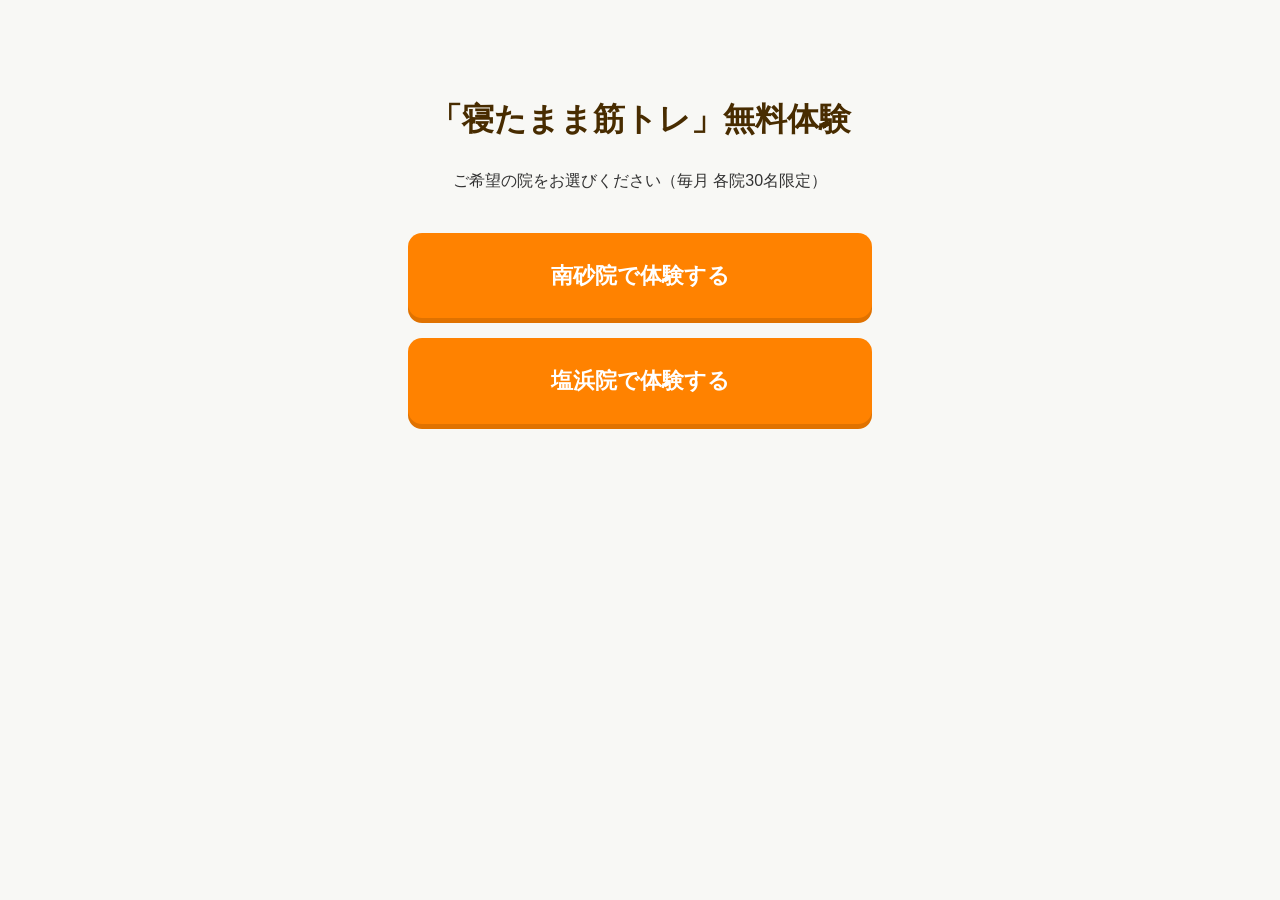
==== index.html @ 01399eaf "ルート院選択ページとREADMEを追加 Co-Authored-By: Claude Fable 5 <noreply@anthropic.com>" ====
<!DOCTYPE html>
<html lang="ja">
<head>
<meta charset="UTF-8"><meta name="viewport" content="width=device-width, initial-scale=1.0"><meta name="robots" content="noindex">
<title>寝たまま筋トレ 無料体験｜成竹鍼灸整骨院グループ</title>
<style>
body{font-family:"Hiragino Kaku Gothic ProN","Yu Gothic","Meiryo",sans-serif;background:#F8F8F5;color:#333;text-align:center;padding:60px 20px;line-height:1.9;}
h1{font-family:"Hiragino Mincho ProN",serif;color:#482C00;font-size:32px;margin-bottom:6px;}
p{margin-bottom:36px;}
a.btn{display:block;max-width:420px;margin:0 auto 20px;background:#FF8200;color:#fff;font-size:22px;font-weight:bold;text-decoration:none;padding:22px;border-radius:14px;box-shadow:0 5px 0 #e07200;}
</style>
</head>
<body>
<h1>「寝たまま筋トレ」無料体験</h1>
<p>ご希望の院をお選びください（毎月 各院30名限定）</p>
<a class="btn" href="./minamisuna/">南砂院で体験する</a>
<a class="btn" href="./shiohama/">塩浜院で体験する</a>
</body>
</html>
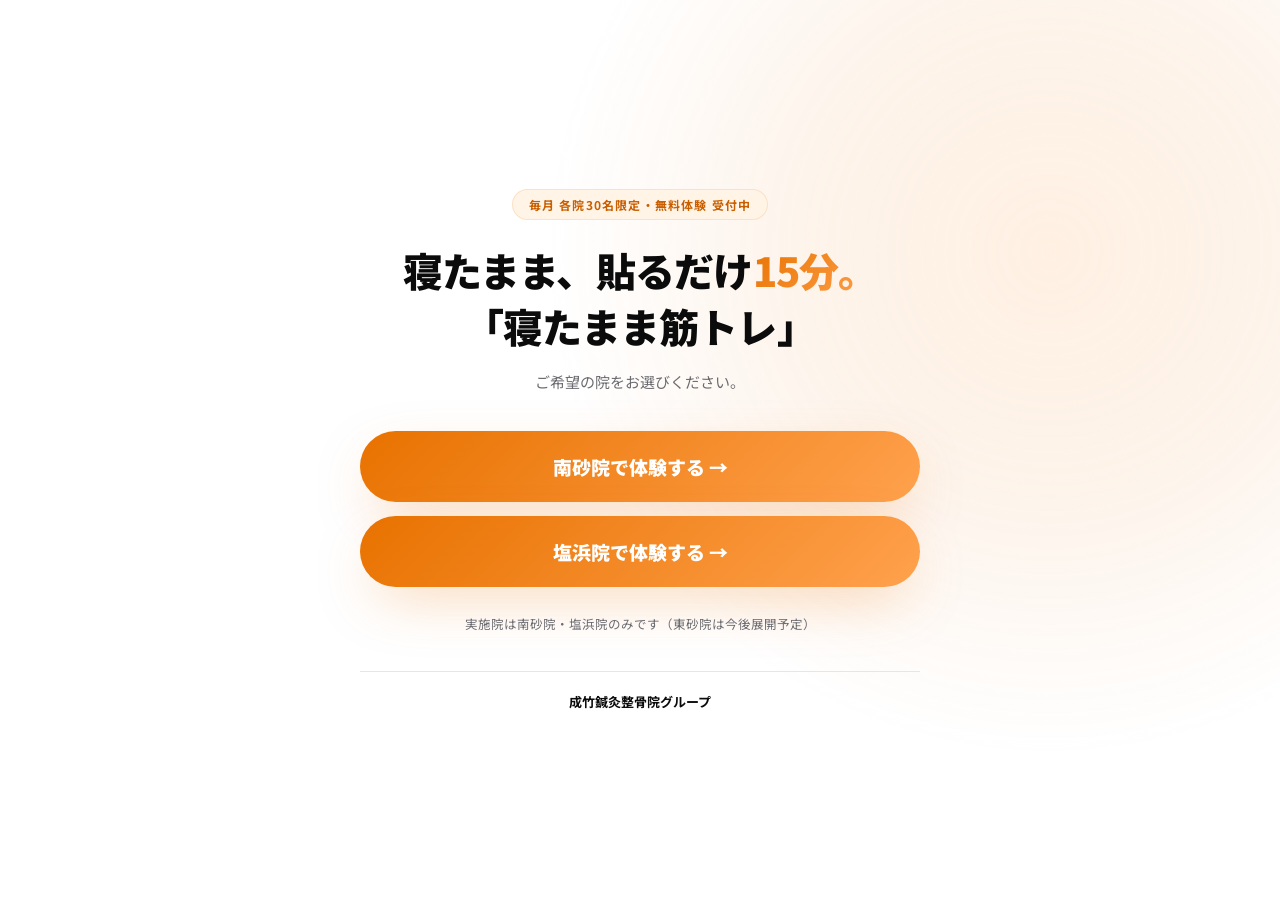
==== commit 709b41e5: "LP刷新: pro-lp-builder(Astro)版に置き換え（承認済みコピー・残数API・noindex維持） Co-Authored-By: Claude Fable 5 <noreply@a" ====
--- a/index.html
+++ b/index.html
@@ -1,19 +1,2 @@
-<!DOCTYPE html>
-<html lang="ja">
-<head>
-<meta charset="UTF-8"><meta name="viewport" content="width=device-width, initial-scale=1.0"><meta name="robots" content="noindex">
-<title>寝たまま筋トレ 無料体験｜成竹鍼灸整骨院グループ</title>
-<style>
-body{font-family:"Hiragino Kaku Gothic ProN","Yu Gothic","Meiryo",sans-serif;background:#F8F8F5;color:#333;text-align:center;padding:60px 20px;line-height:1.9;}
-h1{font-family:"Hiragino Mincho ProN",serif;color:#482C00;font-size:32px;margin-bottom:6px;}
-p{margin-bottom:36px;}
-a.btn{display:block;max-width:420px;margin:0 auto 20px;background:#FF8200;color:#fff;font-size:22px;font-weight:bold;text-decoration:none;padding:22px;border-radius:14px;box-shadow:0 5px 0 #e07200;}
-</style>
-</head>
-<body>
-<h1>「寝たまま筋トレ」無料体験</h1>
-<p>ご希望の院をお選びください（毎月 各院30名限定）</p>
-<a class="btn" href="./minamisuna/">南砂院で体験する</a>
-<a class="btn" href="./shiohama/">塩浜院で体験する</a>
-</body>
-</html>
+<!DOCTYPE html><html lang="ja" data-astro-cid-j7pv25f6> <head><meta charset="utf-8"><meta name="viewport" content="width=device-width, initial-scale=1"><meta name="robots" content="noindex"><title>寝たまま筋トレ 無料体験｜成竹鍼灸整骨院グループ</title><meta name="description" content="「寝たまま筋トレ」無料体験（毎月 各院30名限定）。ご希望の院をお選びください。"><link rel="icon" href="data:image/svg+xml,<svg xmlns=%22http://www.w3.org/2000/svg%22 viewBox=%220 0 100 100%22><text y=%22.9em%22 font-size=%2290%22>🛌</text></svg>"><link rel="preconnect" href="https://fonts.googleapis.com"><link rel="preconnect" href="https://fonts.gstatic.com" crossorigin><link href="https://fonts.googleapis.com/css2?family=Noto+Sans+JP:wght@400;700;900&display=swap" rel="stylesheet"><style>:root{--ink:#0b0b0c;--muted:#6b6b70;--accent:#e87200;--accent-light:#ffa14d;--accent-soft:#fff4e6;--border:#eee5d8}[data-astro-cid-j7pv25f6]{margin:0;padding:0;box-sizing:border-box}body{font-family:Noto Sans JP,Meiryo,sans-serif;color:var(--ink);background:#fff;min-height:100vh;display:flex;align-items:center;justify-content:center;padding:32px 20px;position:relative;overflow-x:hidden}body:before{content:"";position:fixed;top:-20%;right:-10%;width:70%;height:120%;background:radial-gradient(circle at 60% 40%,rgba(255,161,77,.16) 0%,rgba(232,114,0,.08) 30%,transparent 60%);pointer-events:none}.box[data-astro-cid-j7pv25f6]{max-width:560px;width:100%;text-align:center;position:relative}.tag[data-astro-cid-j7pv25f6]{display:inline-flex;align-items:center;gap:8px;font-size:12px;font-weight:700;letter-spacing:.1em;color:#c95f00;padding:6px 16px;background:var(--accent-soft);border:1px solid rgba(232,114,0,.15);border-radius:100px;margin-bottom:22px}h1[data-astro-cid-j7pv25f6]{font-size:clamp(28px,6vw,40px);font-weight:900;line-height:1.4;letter-spacing:-.02em}h1[data-astro-cid-j7pv25f6] em[data-astro-cid-j7pv25f6]{font-style:normal;background:linear-gradient(135deg,#e87200,#ffa14d);-webkit-background-clip:text;-webkit-text-fill-color:transparent;background-clip:text}.sub[data-astro-cid-j7pv25f6]{color:var(--muted);font-size:15px;line-height:1.9;margin-top:14px}.btns[data-astro-cid-j7pv25f6]{display:flex;flex-direction:column;gap:14px;margin-top:34px}.btn[data-astro-cid-j7pv25f6]{display:flex;align-items:center;justify-content:center;gap:8px;font-size:19px;font-weight:900;color:#fff;background:linear-gradient(135deg,#e87200,#ffa14d);padding:22px;border-radius:100px;text-decoration:none;box-shadow:0 20px 60px -15px #e8720059;transition:all .2s}.btn[data-astro-cid-j7pv25f6]:hover{transform:translateY(-2px);box-shadow:0 24px 70px -15px #e8720080}.note[data-astro-cid-j7pv25f6]{font-size:12.5px;color:var(--muted);margin-top:26px;line-height:1.8}.foot[data-astro-cid-j7pv25f6]{margin-top:36px;padding-top:20px;border-top:1px solid var(--border);font-size:13px;color:var(--muted)}.foot[data-astro-cid-j7pv25f6] b[data-astro-cid-j7pv25f6]{color:var(--ink)}
+</style></head> <body data-astro-cid-j7pv25f6> <div class="box" data-astro-cid-j7pv25f6> <div class="tag" data-astro-cid-j7pv25f6>毎月 各院30名限定・無料体験 受付中</div> <h1 data-astro-cid-j7pv25f6>寝たまま、貼るだけ<em data-astro-cid-j7pv25f6>15分。</em><br data-astro-cid-j7pv25f6>「寝たまま筋トレ」</h1> <p class="sub" data-astro-cid-j7pv25f6>ご希望の院をお選びください。</p> <div class="btns" data-astro-cid-j7pv25f6> <a class="btn" href="./minamisuna/" data-astro-cid-j7pv25f6>南砂院で体験する &rarr;</a> <a class="btn" href="./shiohama/" data-astro-cid-j7pv25f6>塩浜院で体験する &rarr;</a> </div> <p class="note" data-astro-cid-j7pv25f6>実施院は南砂院・塩浜院のみです（東砂院は今後展開予定）</p> <div class="foot" data-astro-cid-j7pv25f6><b data-astro-cid-j7pv25f6>成竹鍼灸整骨院グループ</b></div> </div> </body></html>
